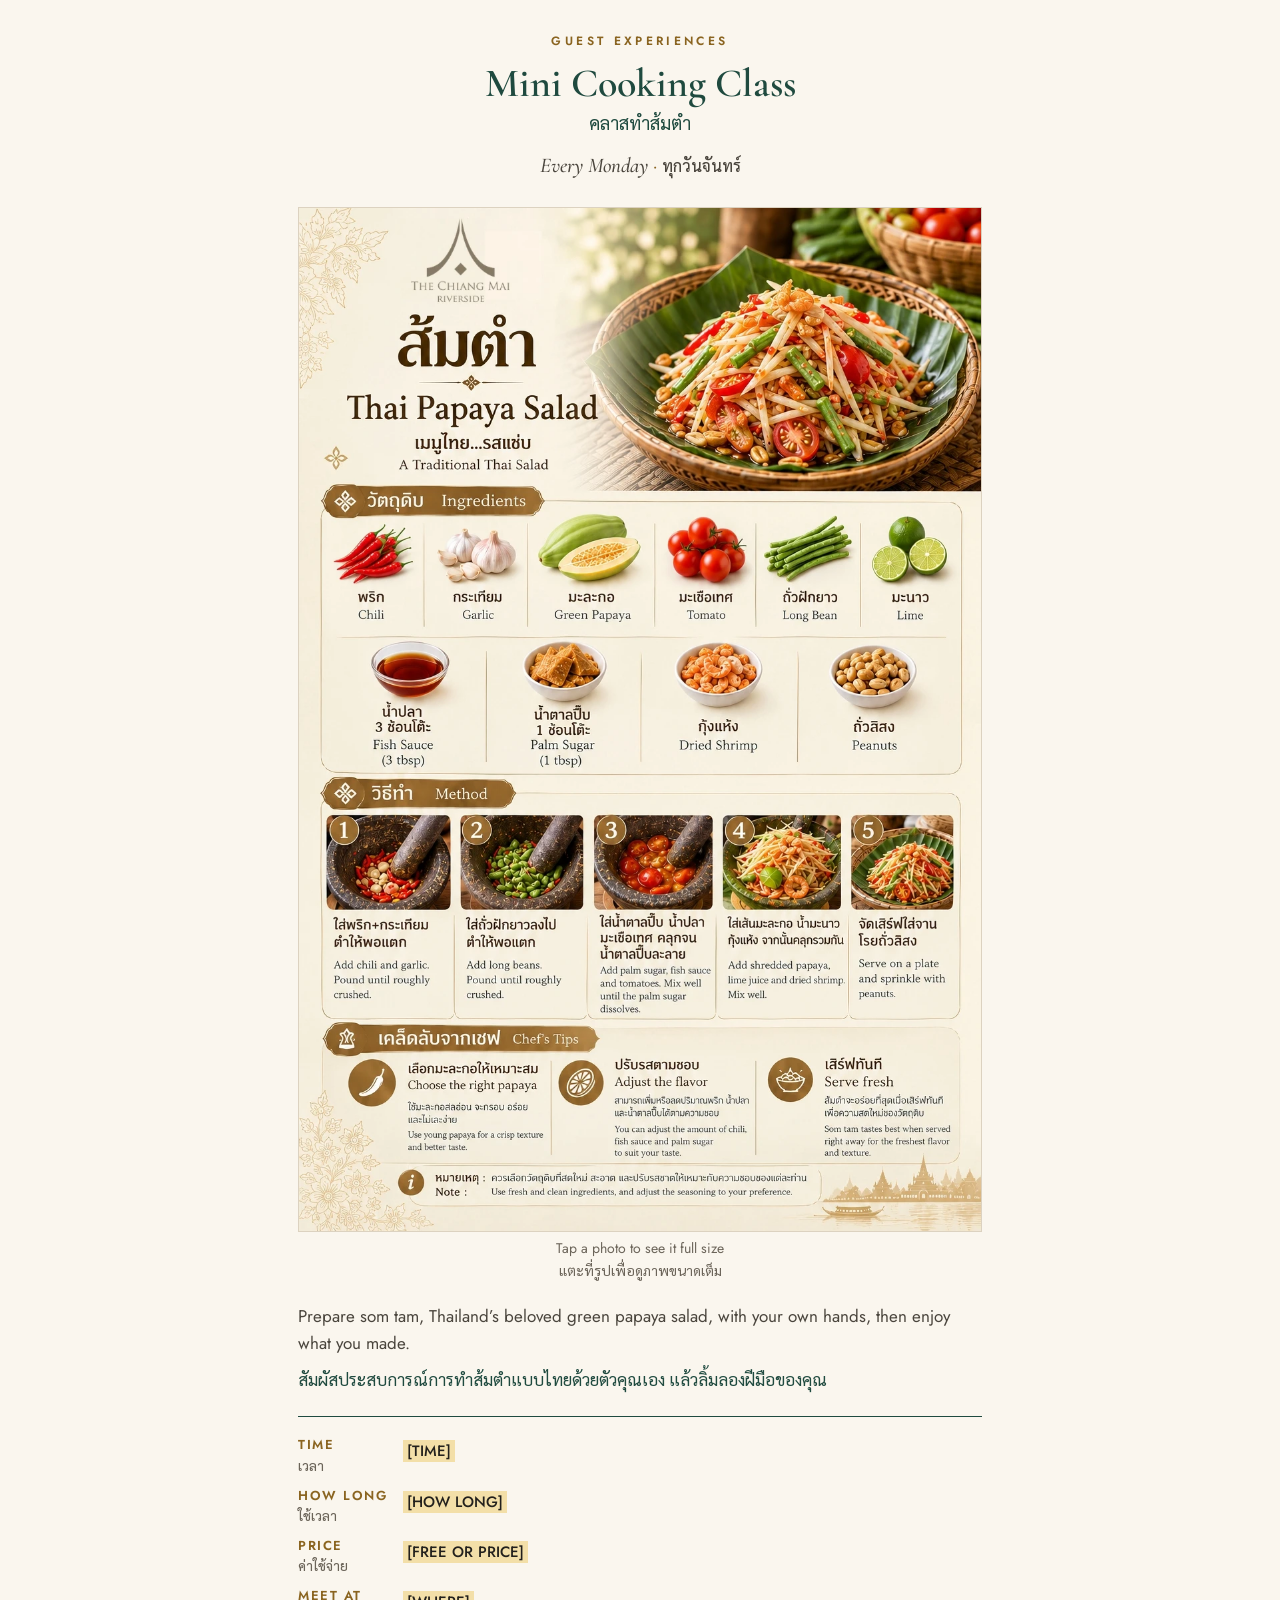
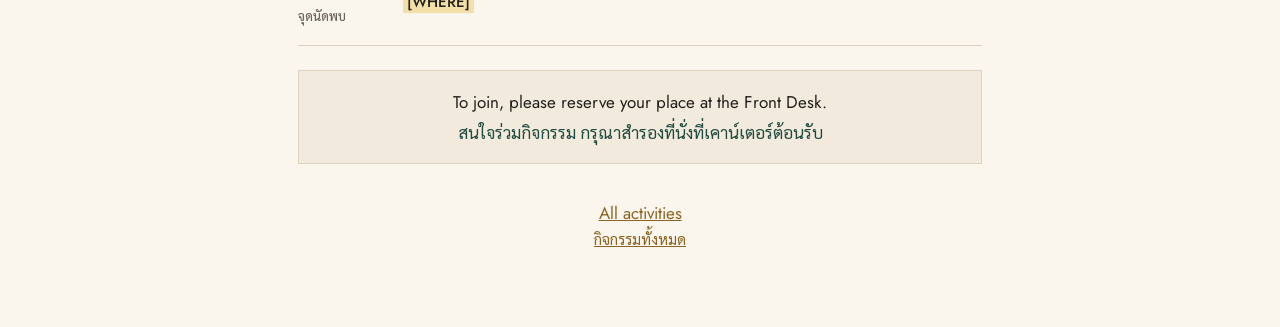
==== cooking/index.html @ eb0117c5 "Guest activities website: a front page and 4 activity pages for the poster's QR codes English and Th" ====
<!doctype html>
<html lang="en">
<head>
<meta charset="utf-8">
<meta name="viewport" content="width=device-width, initial-scale=1">
<title>Mini Cooking Class · Guest Experiences</title>
<link rel="preconnect" href="https://fonts.googleapis.com">
<link rel="preconnect" href="https://fonts.gstatic.com" crossorigin>
<link rel="stylesheet" href="https://fonts.googleapis.com/css2?family=Cormorant+Garamond:ital,wght@0,600;0,700;1,500&amp;family=Jost:wght@400;500;600&amp;family=Sarabun:wght@400;500&amp;display=swap">
<link rel="stylesheet" href="../style.css">
</head>
<body>
<main class="page">
<p class="eyebrow">Guest Experiences</p>
<h1>Mini Cooking Class</h1>
<p class="th th-title" lang="th">คลาสทำส้มตำ</p>
<p class="day">Every Monday <span class="dot">·</span> <span class="th" lang="th">ทุกวันจันทร์</span></p>
<div class="photos">
<figure><a href="../photos/cooking-1.jpg"><img src="../photos/cooking-1.jpg" alt="Recipe card: Thai papaya salad (som tam), its ingredients and 5 steps" onerror="if(this.src.endsWith('.jpg')){this.src=this.src.slice(0,-3)+'webp';this.parentNode.href=this.src}else{this.closest('figure').remove()}"></a></figure>
<figure><a href="../photos/cooking-2.jpg"><img src="../photos/cooking-2.jpg" alt="Mini Cooking Class, photo 2" onerror="if(this.src.endsWith('.jpg')){this.src=this.src.slice(0,-3)+'webp';this.parentNode.href=this.src}else{this.closest('figure').remove()}"></a></figure>
<figure><a href="../photos/cooking-3.jpg"><img src="../photos/cooking-3.jpg" alt="Mini Cooking Class, photo 3" onerror="if(this.src.endsWith('.jpg')){this.src=this.src.slice(0,-3)+'webp';this.parentNode.href=this.src}else{this.closest('figure').remove()}"></a></figure>
</div>
<p class="hint">Tap a photo to see it full size <span class="th" lang="th">แตะที่รูปเพื่อดูภาพขนาดเต็ม</span></p>
<p class="text">Prepare som tam, Thailand’s beloved green papaya salad, with your own hands, then enjoy what you made.</p>
<p class="text th" lang="th">สัมผัสประสบการณ์การทำส้มตำแบบไทยด้วยตัวคุณเอง แล้วลิ้มลองฝีมือของคุณ</p>
<dl class="facts">
<dt>Time <span class="th" lang="th">เวลา</span></dt><dd><span class="fill">[TIME]</span></dd>
<dt>How long <span class="th" lang="th">ใช้เวลา</span></dt><dd><span class="fill">[HOW LONG]</span></dd>
<dt>Price <span class="th" lang="th">ค่าใช้จ่าย</span></dt><dd><span class="fill">[FREE OR PRICE]</span></dd>
<dt>Meet at <span class="th" lang="th">จุดนัดพบ</span></dt><dd><span class="fill">[WHERE]</span></dd>
</dl>
<section class="book">
<p>To join, please reserve your place at the Front Desk.</p>
<p class="th" lang="th">สนใจร่วมกิจกรรม กรุณาสำรองที่นั่งที่เคาน์เตอร์ต้อนรับ</p>
</section>
<p class="back"><a href="../">All activities <span class="th" lang="th">กิจกรรมทั้งหมด</span></a></p>
</main>
</body>
</html>
---- style.css ----
:root {
  --cream: #FAF6EE;
  --panel: #F2EBDD;
  --line: #DCD2C0;
  --accent: #8A6420;
  --ink: #1F4A3F;
  --text: #22201C;
  --soft: #4A453D;
  --muted: #6B6459;
  --fill: #F3DFA8;
}
* { box-sizing: border-box; }
body { margin: 0; background: var(--cream); color: var(--text); font-family: 'Jost', 'Sarabun', sans-serif; font-size: 17px; line-height: 1.55; }
.page { max-width: 720px; margin: 0 auto; padding: 32px 18px 48px; }
.th { font-family: 'Sarabun', sans-serif; }
.eyebrow { margin: 0; text-align: center; font-size: 12px; font-weight: 600; letter-spacing: .28em; text-transform: uppercase; color: var(--accent); }
h1 { margin: 10px 0 4px; text-align: center; font-family: 'Cormorant Garamond', serif; font-weight: 600; font-size: 40px; line-height: 1.1; color: var(--ink); }
.th-title { margin: 0; text-align: center; font-size: 18px; color: var(--ink); }
.day { margin: 14px 0 0; text-align: center; font-family: 'Cormorant Garamond', serif; font-style: italic; font-weight: 500; font-size: 21px; color: var(--soft); }
.day .th { font-style: normal; font-size: 16px; }
.dot { color: var(--accent); }
.photos { display: grid; gap: 10px; margin: 24px 0 6px; }
.photos figure { margin: 0; border: 1px solid var(--line); background: var(--panel); }
.photos a { display: block; }
.photos img { width: 100%; height: auto; display: block; }
.photos:not(:has(figure))::before { content: "Photos coming soon · รูปภาพเร็วๆ นี้"; display: block; padding: 56px 16px; text-align: center; font-size: 15px; color: var(--muted); background: var(--panel); border: 1px solid var(--line); }
.hint { margin: 0 0 22px; text-align: center; font-size: 14px; color: var(--muted); }
.hint .th { display: block; }
.photos:not(:has(figure)) + .hint { display: none; }
.text { margin: 0 0 10px; color: var(--soft); }
.text.th { color: var(--ink); }
.facts { display: grid; grid-template-columns: auto 1fr; gap: 10px 16px; margin: 24px 0; padding: 18px 0; border-top: 1.5px solid var(--ink); border-bottom: 1px solid var(--line); }
.facts dt { font-size: 13px; font-weight: 600; letter-spacing: .12em; text-transform: uppercase; color: var(--accent); }
.facts dt .th { display: block; letter-spacing: 0; text-transform: none; font-weight: 500; color: var(--muted); }
.facts dd { margin: 0; font-family: 'Cormorant Garamond', serif; font-weight: 700; font-size: 20px; }
.fill { background: var(--fill); padding: 0 4px; font-family: 'Jost', sans-serif; font-size: 15px; font-weight: 500; }
.book { margin: 24px 0; padding: 18px 20px; background: var(--panel); border: 1px solid var(--line); text-align: center; }
.book p { margin: 0; }
.book .th { margin-top: 4px; color: var(--ink); }
.back { text-align: center; }
a { color: var(--accent); }
a:hover { color: #5E4415; }
.back a { display: inline-block; padding: 12px 8px; }
.back .th { display: block; font-size: 15px; }
.cards { list-style: none; margin: 28px 0; padding: 0; display: grid; gap: 12px; }
.card { display: flex; flex-direction: column; gap: 2px; padding: 16px 18px; background: #fff; border: 1px solid var(--line); text-decoration: none; color: var(--text); }
.card:hover { border-color: var(--accent); }
.card-day { font-size: 13px; font-weight: 500; letter-spacing: .08em; color: var(--accent); }
.card-title { font-family: 'Cormorant Garamond', serif; font-weight: 700; font-size: 24px; line-height: 1.2; color: var(--ink); }
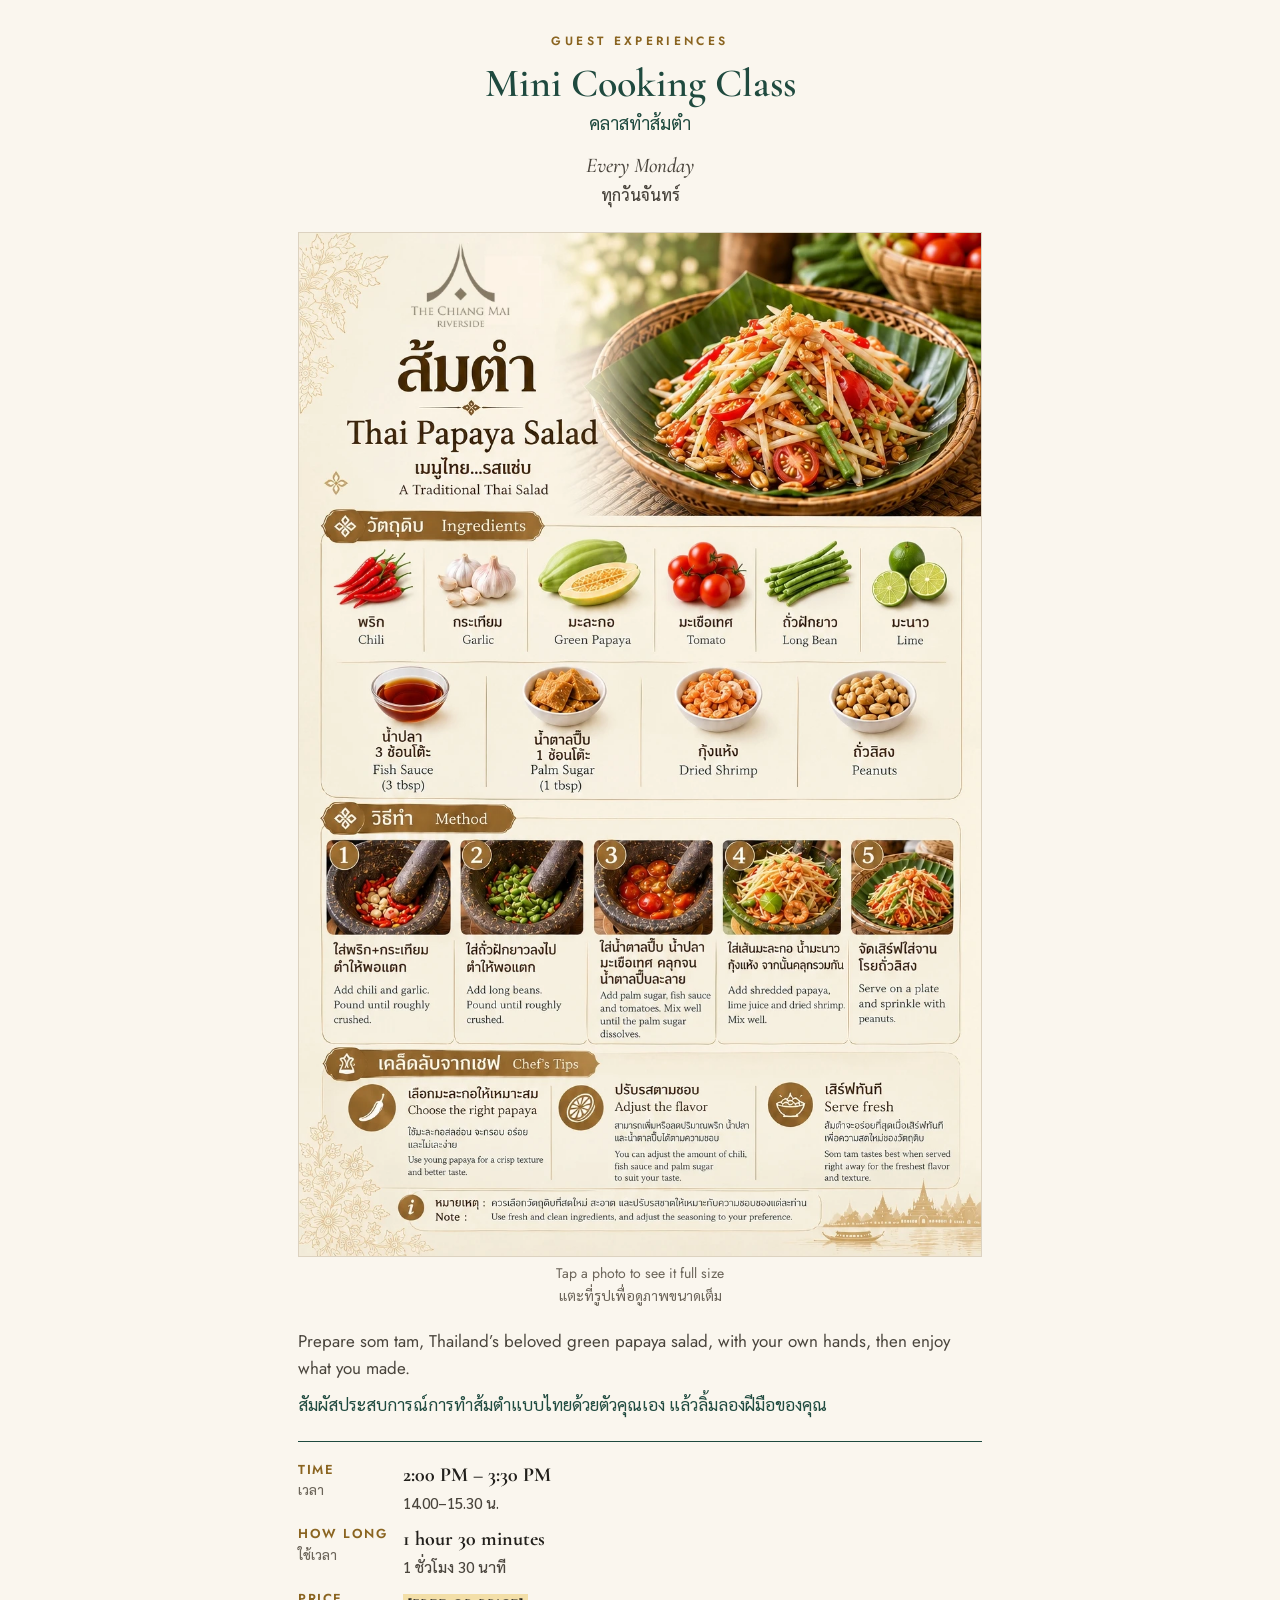
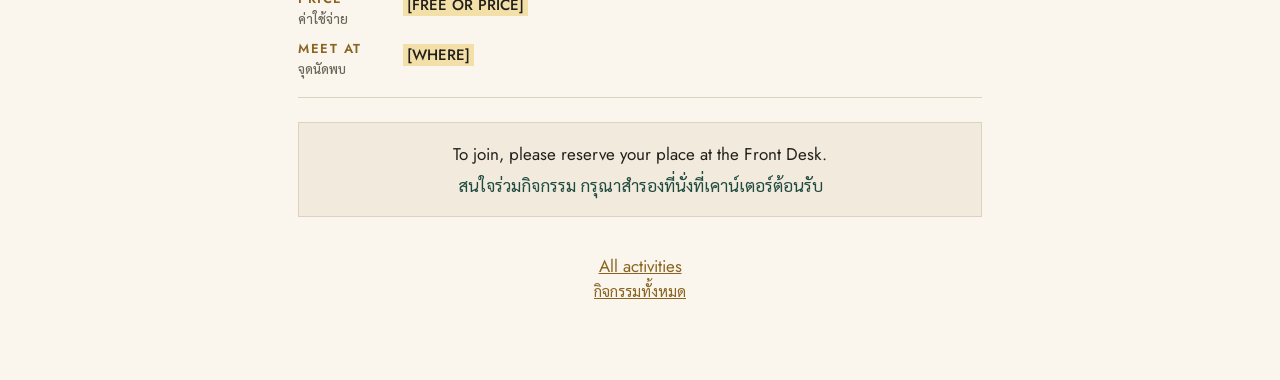
==== commit d76f5974: "Activity time from the manager: daily 2:00-3:30 PM (1 hour 30 minutes) Also puts the Thai day name o" ====
--- a/cooking/index.html
+++ b/cooking/index.html
@@ -24,8 +24,8 @@
 <p class="text">Prepare som tam, Thailand’s beloved green papaya salad, with your own hands, then enjoy what you made.</p>
 <p class="text th" lang="th">สัมผัสประสบการณ์การทำส้มตำแบบไทยด้วยตัวคุณเอง แล้วลิ้มลองฝีมือของคุณ</p>
 <dl class="facts">
-<dt>Time <span class="th" lang="th">เวลา</span></dt><dd><span class="fill">[TIME]</span></dd>
-<dt>How long <span class="th" lang="th">ใช้เวลา</span></dt><dd><span class="fill">[HOW LONG]</span></dd>
+<dt>Time <span class="th" lang="th">เวลา</span></dt><dd>2:00 PM – 3:30 PM <span class="th" lang="th">14.00–15.30 น.</span></dd>
+<dt>How long <span class="th" lang="th">ใช้เวลา</span></dt><dd>1 hour 30 minutes <span class="th" lang="th">1 ชั่วโมง 30 นาที</span></dd>
 <dt>Price <span class="th" lang="th">ค่าใช้จ่าย</span></dt><dd><span class="fill">[FREE OR PRICE]</span></dd>
 <dt>Meet at <span class="th" lang="th">จุดนัดพบ</span></dt><dd><span class="fill">[WHERE]</span></dd>
 </dl>
--- a/style.css
+++ b/style.css
@@ -17,8 +17,8 @@
 h1 { margin: 10px 0 4px; text-align: center; font-family: 'Cormorant Garamond', serif; font-weight: 600; font-size: 40px; line-height: 1.1; color: var(--ink); }
 .th-title { margin: 0; text-align: center; font-size: 18px; color: var(--ink); }
 .day { margin: 14px 0 0; text-align: center; font-family: 'Cormorant Garamond', serif; font-style: italic; font-weight: 500; font-size: 21px; color: var(--soft); }
-.day .th { font-style: normal; font-size: 16px; }
-.dot { color: var(--accent); }
+.day .th { display: block; font-style: normal; font-size: 16px; }
+.dot { display: none; }
 .photos { display: grid; gap: 10px; margin: 24px 0 6px; }
 .photos figure { margin: 0; border: 1px solid var(--line); background: var(--panel); }
 .photos a { display: block; }
@@ -33,6 +33,7 @@
 .facts dt { font-size: 13px; font-weight: 600; letter-spacing: .12em; text-transform: uppercase; color: var(--accent); }
 .facts dt .th { display: block; letter-spacing: 0; text-transform: none; font-weight: 500; color: var(--muted); }
 .facts dd { margin: 0; font-family: 'Cormorant Garamond', serif; font-weight: 700; font-size: 20px; }
+.facts dd .th { display: block; font-size: 15px; font-weight: 500; color: var(--soft); }
 .fill { background: var(--fill); padding: 0 4px; font-family: 'Jost', sans-serif; font-size: 15px; font-weight: 500; }
 .book { margin: 24px 0; padding: 18px 20px; background: var(--panel); border: 1px solid var(--line); text-align: center; }
 .book p { margin: 0; }
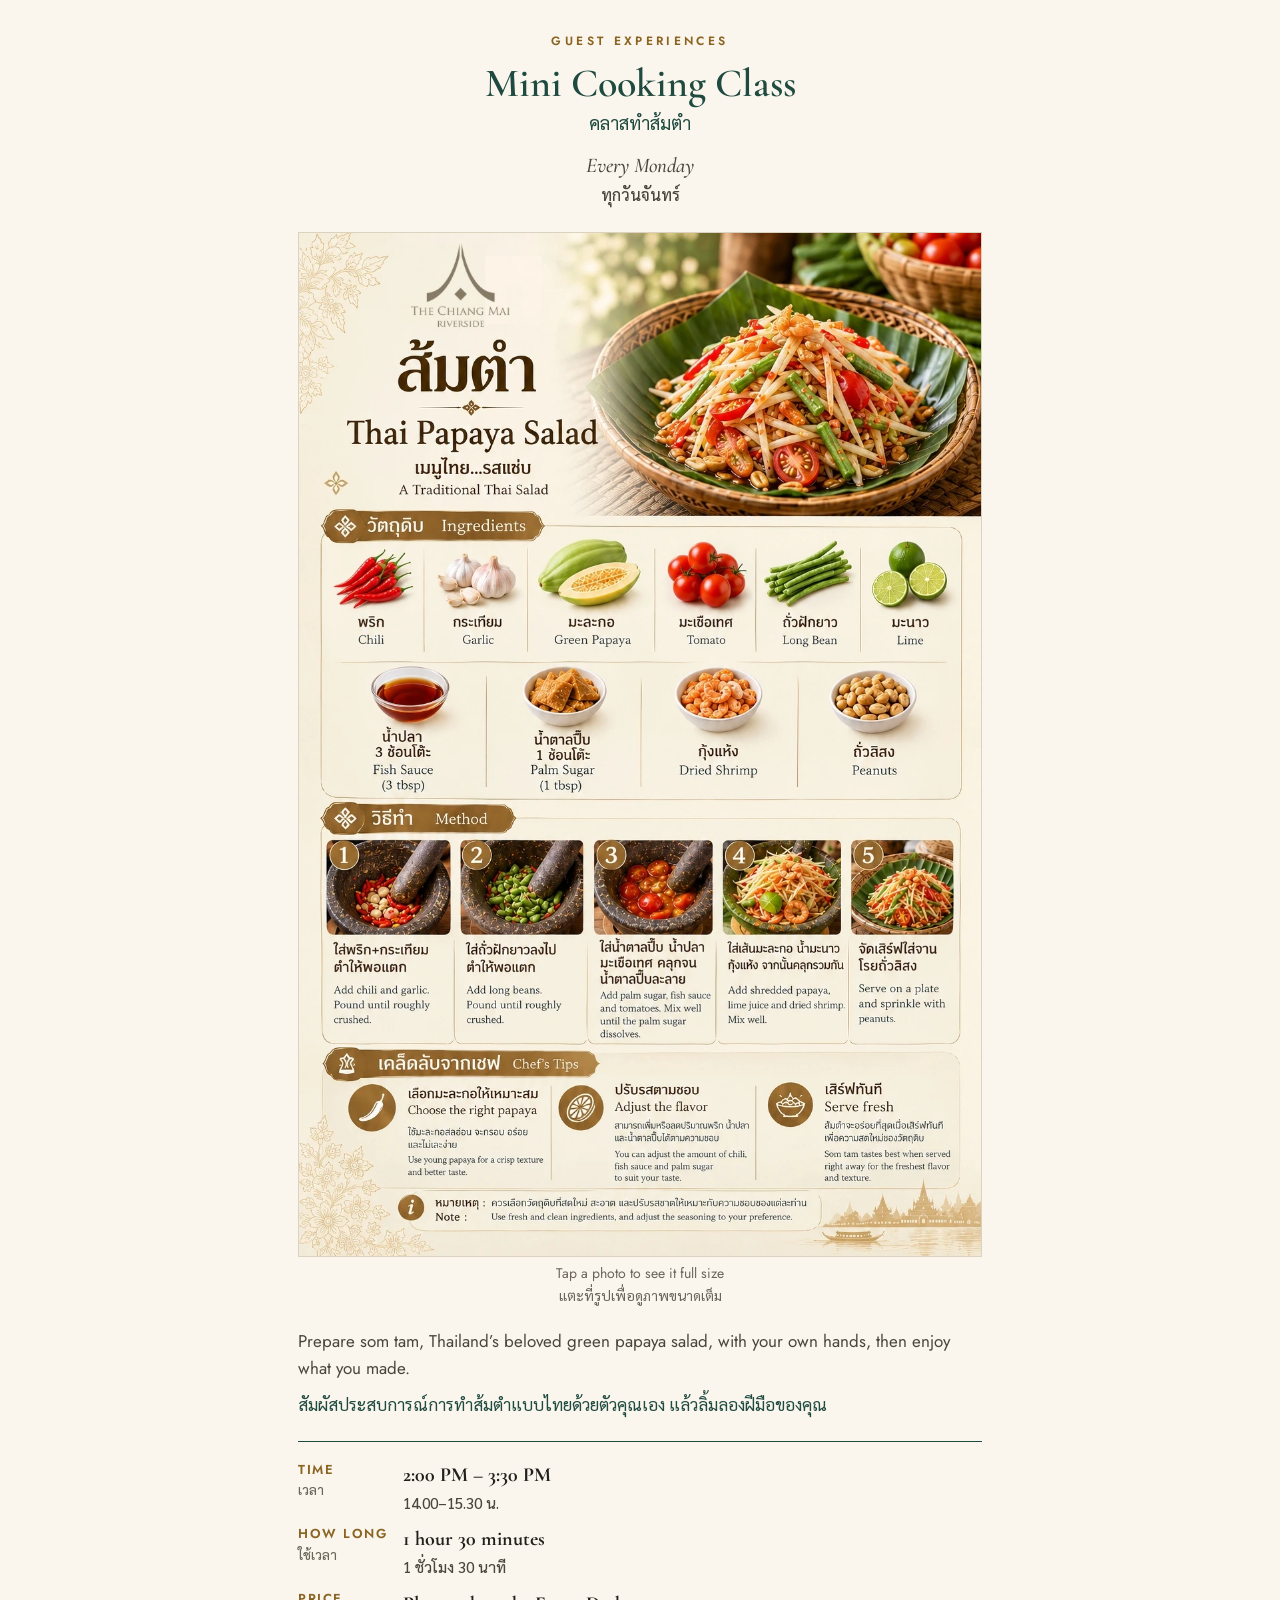
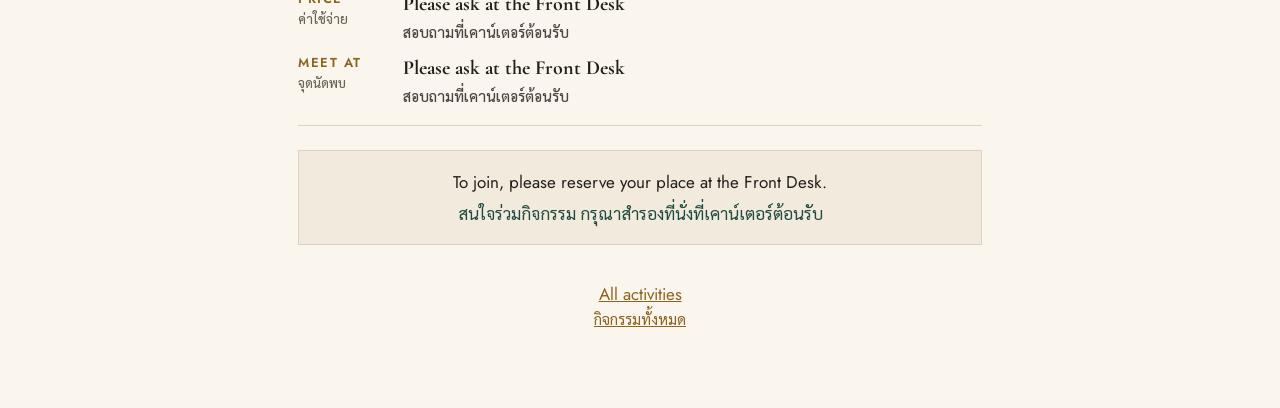
==== commit df134ef5: "Activity pages: price, meeting point and transport say "Please ask at the Front Desk" Leon's choice:" ====
--- a/cooking/index.html
+++ b/cooking/index.html
@@ -26,8 +26,8 @@
 <dl class="facts">
 <dt>Time <span class="th" lang="th">เวลา</span></dt><dd>2:00 PM – 3:30 PM <span class="th" lang="th">14.00–15.30 น.</span></dd>
 <dt>How long <span class="th" lang="th">ใช้เวลา</span></dt><dd>1 hour 30 minutes <span class="th" lang="th">1 ชั่วโมง 30 นาที</span></dd>
-<dt>Price <span class="th" lang="th">ค่าใช้จ่าย</span></dt><dd><span class="fill">[FREE OR PRICE]</span></dd>
-<dt>Meet at <span class="th" lang="th">จุดนัดพบ</span></dt><dd><span class="fill">[WHERE]</span></dd>
+<dt>Price <span class="th" lang="th">ค่าใช้จ่าย</span></dt><dd>Please ask at the Front Desk <span class="th" lang="th">สอบถามที่เคาน์เตอร์ต้อนรับ</span></dd>
+<dt>Meet at <span class="th" lang="th">จุดนัดพบ</span></dt><dd>Please ask at the Front Desk <span class="th" lang="th">สอบถามที่เคาน์เตอร์ต้อนรับ</span></dd>
 </dl>
 <section class="book">
 <p>To join, please reserve your place at the Front Desk.</p>
--- a/style.css
+++ b/style.css
@@ -48,3 +48,22 @@
 .card:hover { border-color: var(--accent); }
 .card-day { font-size: 13px; font-weight: 500; letter-spacing: .08em; color: var(--accent); }
 .card-title { font-family: 'Cormorant Garamond', serif; font-weight: 700; font-size: 24px; line-height: 1.2; color: var(--ink); }
+.jump { margin: 18px 0 0; text-align: center; }
+.jump a { display: inline-block; padding: 10px 18px; border: 1px solid var(--accent); border-radius: 999px; text-decoration: none; font-weight: 500; }
+.jump .th { display: block; font-size: 15px; }
+.sites { margin: 36px 0 28px; }
+.sites h2 { margin: 0; text-align: center; font-family: 'Cormorant Garamond', serif; font-weight: 700; font-size: 28px; line-height: 1.15; color: var(--ink); }
+.sites h2 .th { display: block; margin-top: 4px; font-size: 18px; font-weight: 500; }
+.site { margin: 18px 0 0; background: #fff; border: 1px solid var(--line); }
+.site img { display: block; width: 100%; height: auto; aspect-ratio: 750 / 276; object-fit: cover; }
+.site-body { padding: 14px 18px 18px; }
+.site h3 { margin: 0; display: flex; flex-wrap: wrap; align-items: center; gap: 2px 10px; font-family: 'Sarabun', sans-serif; font-weight: 500; font-size: 23px; line-height: 1.3; color: var(--ink); }
+.site h3 .num { display: inline-grid; place-items: center; width: 30px; height: 30px; border-radius: 50%; background: var(--ink); color: #fff; font-family: 'Jost', sans-serif; font-size: 16px; font-weight: 600; }
+.site h3 .en { font-family: 'Cormorant Garamond', serif; font-weight: 700; font-size: 21px; color: var(--accent); }
+.site .age { margin: 6px 0 4px; font-size: 14px; color: var(--muted); }
+.site h4 { margin: 12px 0 2px; font-family: 'Sarabun', sans-serif; font-size: 16px; font-weight: 500; color: var(--ink); }
+.site h4 .en { margin-left: 4px; font-family: 'Jost', sans-serif; font-size: 11.5px; font-weight: 600; letter-spacing: .14em; text-transform: uppercase; color: var(--accent); }
+.site p { margin: 0; }
+.site p.en { margin-top: 2px; font-size: 15px; line-height: 1.45; color: var(--soft); }
+.sites .note { margin: 18px 0 0; text-align: center; font-size: 14px; color: var(--muted); }
+.nw { white-space: nowrap; }
